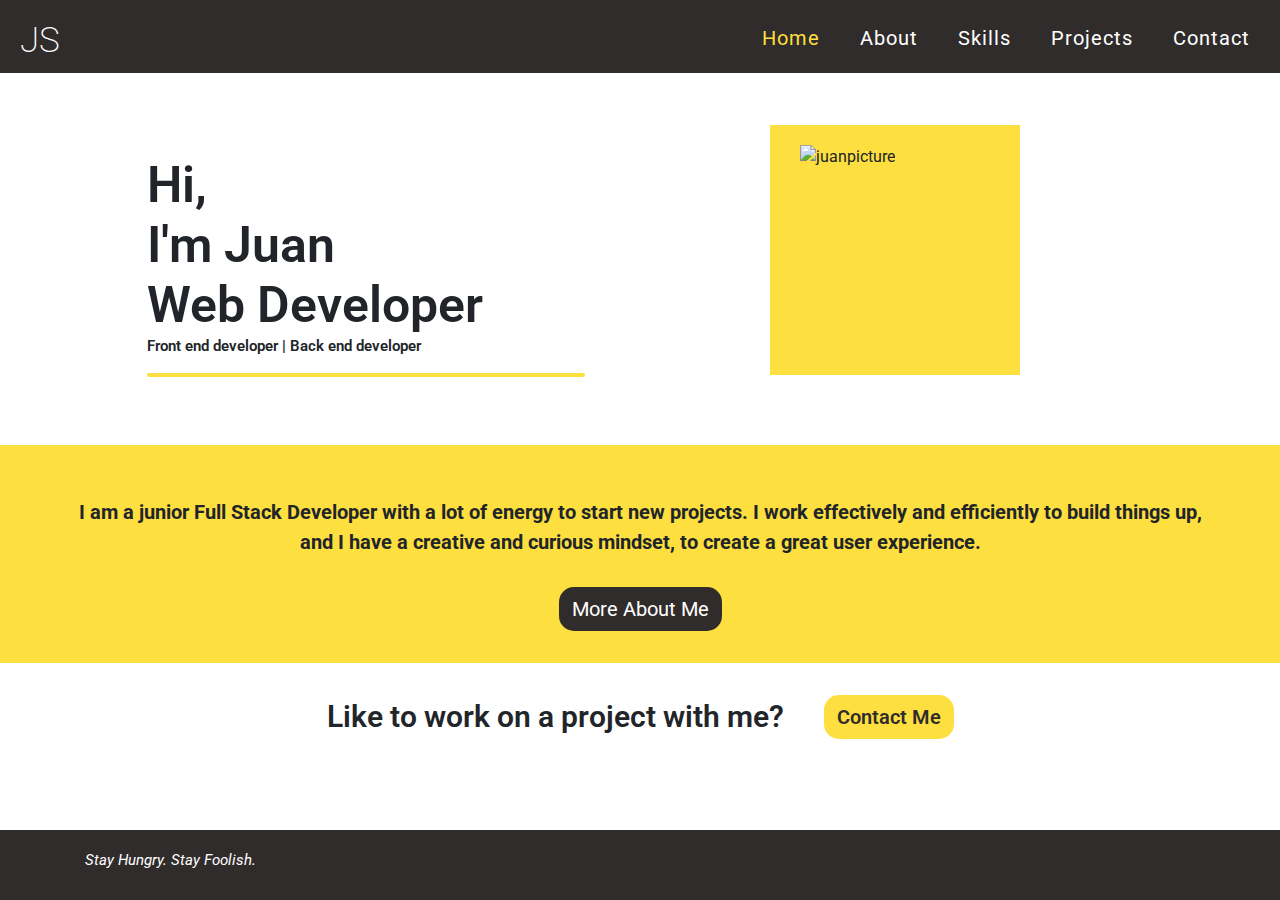
==== index.html @ 5122b9cb "added all features for homepage in index.html" ====
<!DOCTYPE html>
<html lang="en">
  <head>
    <meta charset="UTF-8" />
    <meta name="viewport" content="width=device-width, initial-scale=1.0" />
    <link
      rel="stylesheet"
      href="https://stackpath.bootstrapcdn.com/bootstrap/4.5.2/css/bootstrap.min.css"
      integrity="sha384-JcKb8q3iqJ61gNV9KGb8thSsNjpSL0n8PARn9HuZOnIxN0hoP+VmmDGMN5t9UJ0Z"
      crossorigin="anonymous"
    />
    <link
      rel="stylesheet"
      href="https://use.fontawesome.com/releases/v5.0.10/css/all.css"
      integrity="sha384-+d0P83n9kaQMCwj8F4RJB66tzIwOKmrdb46+porD/OvrJ+37WqIM7UoBtwHO6Nlg"
      crossorigin="anonymous"
    />
    <link rel="stylesheet" href="assets/css/style.css" />
    <title>Juan Stelling| Web Developer</title>
  </head>

  <body>
    <header>
      <!-- Mobile navbar  -->
      <div class="d-md-none d-lg-none d-xl-none">
        <!--Navbar-->
        <nav class="navbar navbar-light lighten-4">
          <!-- Navbar brand -->
          <a class="navbar-brand" href="index.html">JS</a>

          <!-- Collapse button -->
          <button
            class="navbar-toggler toggler-example"
            type="button"
            data-toggle="collapse"
            data-target="#navbarSupportedContent1"
            aria-controls="navbarSupportedContent1"
            aria-expanded="false"
            aria-label="Toggle navigation"
          >
            <span class="dark-blue-text"
              ><i class="fas fa-bars fa-1x"></i
            ></span>
          </button>

          <!-- Collapsible content -->
          <div class="collapse navbar-collapse" id="navbarSupportedContent1">
            <!-- Links -->
            <ul class="navbar-nav mr-auto">
              <li class="nav-item active">
                <a class="nav-link" href="index.html"
                  >Home <span class="sr-only">(current)</span></a
                >
              </li>
              <li class="nav-item">
                <a class="nav-link" href="about.html">About</a>
              </li>
              <li class="nav-item">
                <a class="nav-link" href="skills.html">Skills</a>
              </li>
              <li class="nav-item">
                <a class="nav-link" href="projects.html">Projects</a>
              </li>
              <li class="nav-item">
                <a class="nav-link" href="contact.html">Contact</a>
              </li>
            </ul>
            <!-- Links -->
          </div>
          <!-- Collapsible content -->
        </nav>
        <!--/.Navbar-->
      </div>
      <!-- end Mobile navbar  -->

     <!-- Desktop header -->
 <div class="d-none d-md-block">
 <nav class="navbar bg-color-logo">
 <a class="navbar-brand" href="#">JS</a>
  <ul id="nav" class="menucontainer">
                <li class="menuitem">
                  <a id="yellow-text" href="index.html">
                    <span>Home</span>
                  </a>
                </li>
                <li class="menuitem">
                  <a href="about.html">
                    <span>About</span>
                  </a>
                </li>
                <li class="menuitem">
                  <a href="skills.html">
                    <span>Skills</span>
                  </a>
                </li>
                <li class="menuitem">
                  <a href="projects.html">
                    <span>Projects</span>
                  </a>
                </li>
                <li class="menuitem">
                  <a href="contact.html">
                    <span>Contact</span>
                  </a>
                </li>
              </ul>
 </nav>
 </div>
       <!-- ../Desktop header -->
    </header>

    <section>
     <!-- Intro with picture-->
      <div class="jumbotron jumbotron-fluid bg-color-white my-jumbotron-home">
      <div class="row my-row">
      <div class="col-6 home-col">
      <h2>Hi,</h2>
      <h2>I'm Juan</h2>
      <h2>Web Developer</h2>
      <p>Front end developer | Back end developer</p>
      <hr class="yellow-line-home" />
      </div>
      <div class="d-none d-md-block">
      <div class="col-4">
      <div class="box yellow">
      <div class="box overlay-picture">
      <img src="assets/images/juan.jpg" alt="juanpicture">
      </div>
      </div>
      </div>
      </div>
      </div>
      </div>
      <!--../Intro with picture-->

     <!-- Little introduction about myself-->
      <div class="jumbotron jumbotron-fluid bg-color-yellow my-jumbotron-home">
        <div class="container">
          <div class="row">
            <p class="little-intro">
              I am a junior Full Stack Developer with a lot of energy to start
              new projects. I work effectively and efficiently to build things
              up, and I have a creative and curious mindset, to create a great
              user experience.
            </p>
          </div>
          <div class="row">
            <a class="btn btn-primary button-about" href="about.html" role="button"
              >More About Me</a
            >
          </div>
        </div>
      </div>
      <!--../Little introduction about myself-->

       <!-- CTA for contact-->
      <div class="jumbotron jumbotron-fluid bg-color-white my-jumbotron-home-bottom">
      <div class="row">
        <h2 class="cta-contact">Like to work on a project with me?</h2>
         <a class="btn btn-primary button-contact" href="contact.html" role="button"
              >Contact Me</a>
      </div>
      </div>
      <!-- ../CTA for contact-->
    </section>

    <footer class="footer">
      <div class="container">
        <div class="row">
          <div class="col">
            <span class="quote-footer">Stay Hungry. Stay Foolish.</span>
          </div>
          <div class="col">
            <ul class="social-links">
              <li class="social-logo">
                <a target="_black" href="https://github.com/juanstelling">
                  <i class="fab fa-github-square" aria-hidden="true"></i>
                  <span class="sr-only">Github</span>
                </a>
              </li>
              <li class="social-logo">
                <a
                  target="_black"
                  href="https://www.linkedin.com/in/juan-stelling-80058b92/"
                >
                  <i class="fab fa-linkedin" aria-hidden="true"></i>
                  <span class="sr-only">LinkedIn</span>
                </a>
              </li>
            </ul>
          </div>
        </div>
      </div>
    </footer>

    <script
      src="https://code.jquery.com/jquery-3.5.1.slim.min.js"
      integrity="sha384-DfXdz2htPH0lsSSs5nCTpuj/zy4C+OGpamoFVy38MVBnE+IbbVYUew+OrCXaRkfj"
      crossorigin="anonymous"
    ></script>
    <script
      src="https://cdn.jsdelivr.net/npm/popper.js@1.16.1/dist/umd/popper.min.js"
      integrity="sha384-9/reFTGAW83EW2RDu2S0VKaIzap3H66lZH81PoYlFhbGU+6BZp6G7niu735Sk7lN"
      crossorigin="anonymous"
    ></script>
    <script
      src="https://stackpath.bootstrapcdn.com/bootstrap/4.5.2/js/bootstrap.min.js"
      integrity="sha384-B4gt1jrGC7Jh4AgTPSdUtOBvfO8shuf57BaghqFfPlYxofvL8/KUEfYiJOMMV+rV"
      crossorigin="anonymous"
    ></script>
  </body>
</html>
---- assets/css/style.css ----
@import url('https://fonts.googleapis.com/css2?family=Roboto&display=swap:100, 200, 300, 400, 500, 600, 700');

/*-------------------------------------Colors */

.bg-color-logo {
    background-color: #312C2C;
}

.bg-color-white {
    background-color:#fff;
}

.bg-color-yellow {
    background-color: #fddf3f;
}

/*-------------------------------------Special paddings/margins/text */ 

h2, h3 p {
    font-family: "roboto", sans-serif;
    font-weight: 600;
    margin: 0;  
}

.my-row {
    margin: auto;
    margin-bottom: 20px;
}

.upper-section {
    padding: 1em;
}

.container-1 {
    width: 100%;
    padding-right: 15px;
    padding-left: 15px;
    margin-right: auto;
    margin-left: auto;
    margin-top: 40px;
    margin-bottom: 40px; 
}

/*------------------------------------Yellow Lines */ 


.yellow-line {
    border: 3px solid #fddf3f;
    border-radius: 5px;
    text-align: center;
    width: 25%;
}

.yellow-line-home {
    border: 2px solid #fddf3f;
    border-radius: 5px;
    width: 75%;
    margin-left: 0;

}

.yellow-line-short {
    border: 2px solid #fddf3f;
    border-radius: 5px;
    text-align: center;
    max-width: 20%;
}

.yellow-line-bottom {
    border: 3px solid #fddf3f;
    border-radius: 5px;
    text-align: center;
    width: 25%;
    margin-top: 40px;
    margin-bottom: 40px;
}

/*------------------------------------- Heading */

header {
    margin: auto;
}

.header-space {
    margin-bottom: 30px;
}

.menucontainer {
    font-size: 0;
    margin-right: 20px;
}

.logo {
    font-family: "roboto", sans-serif;
    font-weight: 200;
    font-size: 35px;
    margin-top: 10px;
    margin-bottom: 10px;
    margin-left: 20px;
    color: #fff;
    letter-spacing: 1px;
    float: left;
}

#nav {
    float: right;
}

#nav li {
    padding: 0;
    list-style-type: none;
    float: left;
    margin-top: 10px;
    margin-left: 30px;
    margin-right: 10px;
}

li#home {
    float: left;
}

li#about {
    float: left;
}

.menuitem {
    height: 30px;
    padding: 0;
}

.menuitem a {
    width: 100%;
    text-decoration: none;
    color:#fff;
    height: 30px;
}

.menuitem span{
    display: block;
    width: 100%;
    padding-top: 5px;
    font-size: 20px;
    font-weight: 400;
    letter-spacing: 1px;
}

#yellow-text {
    color: #fddf3f;
}

/*------------------------------------- Heading mobile */

.navbar {
    background-color: #312C2C;
    padding: 0;
    display: flex;
    justify-content: space-between;
}


.navbar-collapse {
    flex-basis: 100%;
    flex-grow: 1;
    align-items: center;
    margin-bottom: 10px;
}

.navbar-brand {
    font-family: "roboto", sans-serif;
    font-weight: 200;
    font-size: 35px;
    margin-top: 10px;
    margin-left: 20px;
    color: #fff;
}

.navbar-brand:hover {
    color: #fff;
}

.navbar-light .navbar-brand {
    color: #fff;
}


.navbar-light .navbar-brand:hover {
    color: #fff; 
    }

.fa-1x {
font-size: 1.5rem;
}

.navbar-toggler.toggler-example {
cursor: pointer;
}

.navbar-light .navbar-toggler {
    color: #fff;
    border-color: #312C2C;
}

.fa-bars:before {
    content: "\f0c9";
    font-size: 40px;
    margin-right: 20px;
}

.navbar-nav {
    margin-left: 20px;
}

.navbar-nav .nav-link {
    padding-right: 30px;
    padding-left: 2px;
}

.navbar-light .navbar-nav .active>.nav-link {
    color: #fff;
    font-family: "roboto", sans-serif;
    font-size: 20px;
    letter-spacing: 1px;
}

.navbar-light .navbar-nav .nav-link {
    color: #fff;
     font-family: "roboto", sans-serif;
    font-size: 20px;
    letter-spacing: 1px;
}

/*------------------------------------- Footer */

html {
  position: relative;
  min-height: 100%;
}

body {
  margin-bottom: 60px; 
}


.footer {
  position: absolute;
  bottom: 0;
  width: 100%;
  height: 70px; 
  line-height: 60px; 
  background-color: #312C2C;
  margin: auto;
  margin-top: 30px;
}

.quote-footer {
    font-family: "roboto", sans-serif;
    font-size: 15px;
    font-style: italic;
    color: #fff;
}

.social-links{
    float: right;

}

.social-links li {
    padding: 0;
    list-style-type: none;
    float: left;
    margin-left: 5px;
    margin-right: 5px;
}

.social-logo {
    width: 32px;
    height: 33px;
    padding: 12px 0;
    font-size: 30px;
}

.social-logo a{
    width: 100%;
    color: #fff;
}

/*------------------------------------- Home */


.my-jumbotron-home {
    padding: 2em 2em;
    margin-bottom: 0;
}

.my-jumbotron-home-bottom {
    padding: 2em 1em;
}

.box {
        width: 250px;
        height: 250px;
        position: absolute;                       
        top: 20px;
        left: 30px;
}

.yellow {
    background: #fddf3f;
    z-index: 1;
}

.overlay-picture {
    z-index: 2;
}

.overlay-picture img {
    width: 250px;
    height: 250px;
}

.home-col {
    margin-left: 100px;
    margin-top: 50px;
}

.home-col h2{
    font-size: 50px;
}

.home-col p {
    font-size: 15px;
    font-weight: 600;
}

.little-intro {
    font-family: "roboto", sans-serif;
    font-size: 20px;
    font-weight: bolder;
    text-align: center;
    margin: auto;
    margin-top: 20px;
    margin-bottom: 30px;
    
}

.button-about {
    color: #fff;
    background-color: #312C2C;
    border-color: transparent;
    margin: auto;
    font-size: 20px;
    border-radius: 15px;
}

.button-about:hover {
    color: #fff;
    background-color:#232020;
    border-color: transparent;
}

.cta-contact {
    font-family: "roboto", sans-serif;
    font-size: 30px;
    font-weight: 600;
    text-align: center;
    margin: auto;
}

.button-contact {
    font-size: 20px;
    font-weight: 600;
    color: #312C2C;
    background-color: #fddf3f;
    border-color: transparent;
    margin: auto;
    border-radius: 15px;
}

.button-contact:hover {
    color: #312C2C;
    background-color: #fddf3f;
    border-color: transparent;
}

@media (min-width: 767px) {
.button-contact {
    margin-left: 20px;
}
.cta-contact {
    margin-right: 20px;
}
}

@media (max-width: 767px) {
  .home-col h2{
    font-size: 30px;
}
.home-col {
    margin-left: 25px;
    margin-top: 50px;
}
  }



/*------------------------------------- about */


.introduction-block{
    border-radius: 0;
}

.title-personal-intro {
    font-family: "roboto", sans-serif;
    font-size: 30px;
    font-weight: bold;
    text-align: center;
    margin-bottom: 30px;
}

.personal-intro {
    font-family: "roboto", sans-serif;
    font-size: 15px;
    font-weight: 700;
    text-align: center;
}

.col-sm-3 .col-md-3 {
    padding: 0;
}

/*------------------------------------- Contact */


.display-3 {
    font-size: 30px;
    font-weight: bold;
    text-align: center;
}

.display-4{
    font-size: 20px;
    font-weight: 600;
}

.contact-intro {
    height: 10px;
    border-radius: 10px;
    padding: 1em 1em;
    margin: auto;
    margin-bottom: 40px;
    margin-top: 30px;
    display: table; 
}

.contact-text {
    font-family: "roboto", sans-serif;
    font-size: 15px;
    text-align: center;
}

#contact-space{
    margin: 20px;
}

/*------------------------------------- Contact Form */

.center-form {
    padding-top: 10px;
    margin: 0 auto;
    max-width: 60%;
}

.form-control{
    background-color:#E3E3E3;
    border-color: transparent;
    padding: 1em 1em;
    margin-top: 5px;
    margin-bottom: 5px;
    margin-left: 3px;
}

.my-form {
    margin-right: 10px;
}

.my-textarea {
    margin-left: 8px;
    margin-right: 1px;
}

.button-position {
    margin: auto;
}

button[type="sumbit"] {
    margin-top: 15px;
    margin-bottom: 20px;
    color: #000;
    background-color: #fddf3f;
    border-color: transparent;
   
}

.white-spacing {
    margin-bottom: 30px;
}

/* in the W3C CSS validator it was a phrase error
.btn-secondary:hover {
    color: #fff;
    background-color: #312C2C;

    */
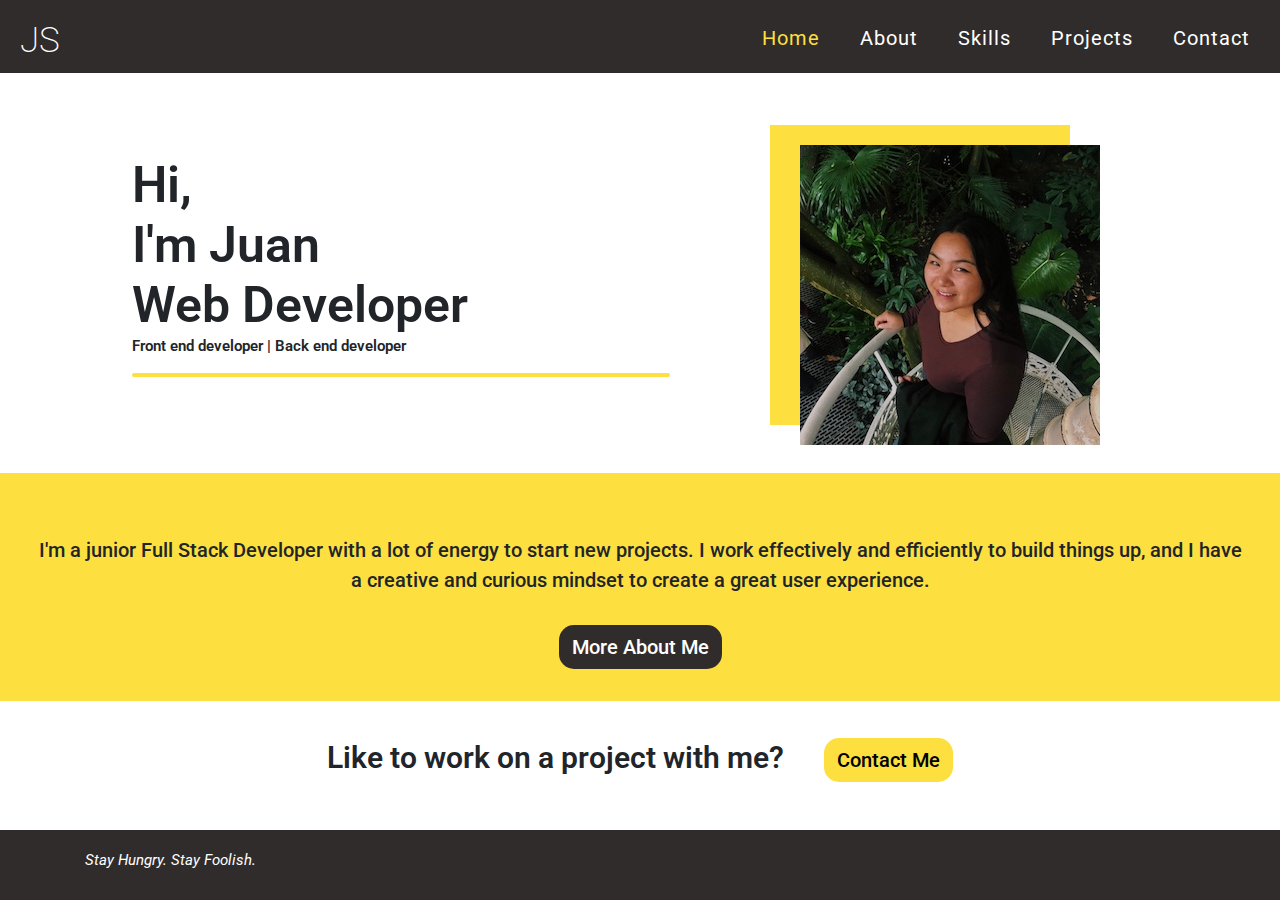
==== commit 200f34f8: "adjust small things for fine tuning for all pages" ====
--- a/index.html
+++ b/index.html
@@ -16,36 +16,27 @@
       crossorigin="anonymous"
     />
     <link rel="stylesheet" href="assets/css/style.css" />
-    <title>Juan Stelling| Web Developer</title>
+    <title>Juan Stelling | Web Developer</title>
   </head>
 
   <body>
     <header>
       <!-- Mobile navbar  -->
       <div class="d-md-none d-lg-none d-xl-none">
-        <!--Navbar-->
         <nav class="navbar navbar-light lighten-4">
-          <!-- Navbar brand -->
           <a class="navbar-brand" href="index.html">JS</a>
-
-          <!-- Collapse button -->
           <button
-            class="navbar-toggler toggler-example"
+            class="navbar-toggler"
             type="button"
             data-toggle="collapse"
-            data-target="#navbarSupportedContent1"
-            aria-controls="navbarSupportedContent1"
+            data-target="#navbarNav"
+            aria-controls="navbarNav"
             aria-expanded="false"
             aria-label="Toggle navigation"
           >
-            <span class="dark-blue-text"
-              ><i class="fas fa-bars fa-1x"></i
-            ></span>
+            <span><i class="fas fa-bars fa-1x"></i></span>
           </button>
-
-          <!-- Collapsible content -->
-          <div class="collapse navbar-collapse" id="navbarSupportedContent1">
-            <!-- Links -->
+          <div class="collapse navbar-collapse" id="navbarNav">
             <ul class="navbar-nav mr-auto">
               <li class="nav-item active">
                 <a class="nav-link" href="index.html"
@@ -65,101 +56,103 @@
                 <a class="nav-link" href="contact.html">Contact</a>
               </li>
             </ul>
-            <!-- Links -->
-          </div>
-          <!-- Collapsible content -->
+          </div>
         </nav>
-        <!--/.Navbar-->
-      </div>
-      <!-- end Mobile navbar  -->
-
-     <!-- Desktop header -->
- <div class="d-none d-md-block">
- <nav class="navbar bg-color-logo">
- <a class="navbar-brand" href="#">JS</a>
-  <ul id="nav" class="menucontainer">
-                <li class="menuitem">
-                  <a id="yellow-text" href="index.html">
-                    <span>Home</span>
-                  </a>
-                </li>
-                <li class="menuitem">
-                  <a href="about.html">
-                    <span>About</span>
-                  </a>
-                </li>
-                <li class="menuitem">
-                  <a href="skills.html">
-                    <span>Skills</span>
-                  </a>
-                </li>
-                <li class="menuitem">
-                  <a href="projects.html">
-                    <span>Projects</span>
-                  </a>
-                </li>
-                <li class="menuitem">
-                  <a href="contact.html">
-                    <span>Contact</span>
-                  </a>
-                </li>
-              </ul>
- </nav>
- </div>
-       <!-- ../Desktop header -->
+      </div>
+      <!--../Mobile navbar  -->
+
+      <!-- Desktop header -->
+      <div class="d-none d-md-block">
+        <nav class="navbar bg-color-logo">
+          <a class="navbar-brand" href="index.html">JS</a>
+          <ul id="nav" class="menucontainer">
+            <li class="menuitem">
+              <a id="yellow-text" href="index.html">
+                <span>Home</span>
+              </a>
+            </li>
+            <li class="menuitem">
+              <a href="about.html">
+                <span>About</span>
+              </a>
+            </li>
+            <li class="menuitem">
+              <a href="skills.html">
+                <span>Skills</span>
+              </a>
+            </li>
+            <li class="menuitem">
+              <a href="projects.html">
+                <span>Projects</span>
+              </a>
+            </li>
+            <li class="menuitem">
+              <a href="contact.html">
+                <span>Contact</span>
+              </a>
+            </li>
+          </ul>
+        </nav>
+      </div>
+      <!-- ../Desktop header -->
     </header>
 
     <section>
-     <!-- Intro with picture-->
-      <div class="jumbotron jumbotron-fluid bg-color-white my-jumbotron-home">
-      <div class="row my-row">
-      <div class="col-6 home-col">
-      <h2>Hi,</h2>
-      <h2>I'm Juan</h2>
-      <h2>Web Developer</h2>
-      <p>Front end developer | Back end developer</p>
-      <hr class="yellow-line-home" />
-      </div>
-      <div class="d-none d-md-block">
-      <div class="col-4">
-      <div class="box yellow">
-      <div class="box overlay-picture">
-      <img src="assets/images/juan.jpg" alt="juanpicture">
-      </div>
-      </div>
-      </div>
-      </div>
-      </div>
+      <!-- Intro with picture-->
+      <div class="container-fluid bg-color-white my-container-home">
+        <div class="row">
+          <div class="col-6 home-col">
+            <h2>Hi,</h2>
+            <h2>I'm Juan</h2>
+            <h2>Web Developer</h2>
+            <p>Front end developer | Back end developer</p>
+            <hr class="yellow-line-home" />
+          </div>
+          <div class="d-none d-md-block">
+            <div class="col-6">
+              <div class="box yellow">
+                <div class="box overlay-picture">
+                  <img src="assets/images/juan.jpg" alt="juanpicture" />
+                </div>
+              </div>
+            </div>
+          </div>
+        </div>
       </div>
       <!--../Intro with picture-->
 
-     <!-- Little introduction about myself-->
-      <div class="jumbotron jumbotron-fluid bg-color-yellow my-jumbotron-home">
-        <div class="container">
-          <div class="row">
-            <p class="little-intro">
-              I am a junior Full Stack Developer with a lot of energy to start
-              new projects. I work effectively and efficiently to build things
-              up, and I have a creative and curious mindset, to create a great
-              user experience.
-            </p>
-          </div>
-          <div class="row">
-            <a class="btn btn-primary button-about" href="about.html" role="button"
-              >More About Me</a
-            >
-          </div>
+      <!-- Little introduction about myself-->
+      <div class="container-fluid bg-color-yellow my-container">
+        <div class="row">
+          <p class="text-center">
+            I'm a junior Full Stack Developer with a lot of energy to start new
+            projects. I work effectively and efficiently to build things up, and
+            I have a creative and curious mindset to create a great user
+            experience.
+          </p>
+        </div>
+        <div class="row">
+          <a
+            class="btn btn-primary button-about"
+            href="about.html"
+            role="button"
+            >More About Me</a
+          >
         </div>
       </div>
       <!--../Little introduction about myself-->
 
-       <!-- CTA for contact-->
-      <div class="jumbotron jumbotron-fluid bg-color-white my-jumbotron-home-bottom">
-      <div class="row">
-        <h2 class="cta-contact">Like to work on a project with me?</h2>
-         <a class="btn btn-primary button-contact" href="contact.html" role="button"
-              >Contact Me</a>
-      </div>
+      <!-- CTA for contact-->
+      <div class="container-fluid bg-color-white my-container">
+        <div class="row">
+          <h2 class="cta-contact text-center">Like to work on a project with me?</h2>
+          <a
+            class="btn btn-primary button-contact"
+            href="contact.html"
+            role="button"
+            >Contact Me</a
+          >
+        </div>
       </div>
       <!-- ../CTA for contact-->
     </section>
@@ -173,20 +166,20 @@
           <div class="col">
             <ul class="social-links">
               <li class="social-logo">
-                <a target="_black" href="https://github.com/juanstelling">
-                  <i class="fab fa-github-square" aria-hidden="true"></i>
-                  <span class="sr-only">Github</span>
-                </a>
-              </li>
-              <li class="social-logo">
                 <a
-                  target="_black"
+                  target="_blank"
                   href="https://www.linkedin.com/in/juan-stelling-80058b92/"
                 >
                   <i class="fab fa-linkedin" aria-hidden="true"></i>
                   <span class="sr-only">LinkedIn</span>
                 </a>
               </li>
+              <li class="social-logo">
+                <a target="_blank" href="https://github.com/juanstelling">
+                  <i class="fab fa-github-square" aria-hidden="true"></i>
+                  <span class="sr-only">Github</span>
+                </a>
+              </li>
             </ul>
           </div>
         </div>
--- a/assets/css/style.css
+++ b/assets/css/style.css
@@ -1,6 +1,6 @@
 @import url('https://fonts.googleapis.com/css2?family=Roboto&display=swap:100, 200, 300, 400, 500, 600, 700');
 
-/*-------------------------------------Colors */
+/* CHECK -------------------------------------Colors */
 
 .bg-color-logo {
     background-color: #312C2C;
@@ -14,35 +14,54 @@
     background-color: #fddf3f;
 }
 
-/*-------------------------------------Special paddings/margins/text */ 
-
-h2, h3 p {
-    font-family: "roboto", sans-serif;
+/* CHECK-------------------------------------Special paddings/margins/text */ 
+
+html {
+  position: relative;
+  min-height: 100%;
+}
+
+body {
+  margin-bottom: 60px; 
+}
+
+h2, h4 p {
+    font-family: "roboto", sans-serif;
+    margin: 0;  
+}
+
+h2{
+    font-size: 30px;
     font-weight: 600;
-    margin: 0;  
-}
-
-.my-row {
-    margin: auto;
-    margin-bottom: 20px;
+}
+
+p {
+    font-size: 20px;
+    font-weight: 500;
+    margin: 30px;
+}
+
+.my-container{
+    border-radius: 0;
+    padding: 2em 1em;
+}
+
+.container-mobile{
+    padding: 0;
 }
 
 .upper-section {
     padding: 1em;
-}
-
-.container-1 {
-    width: 100%;
-    padding-right: 15px;
-    padding-left: 15px;
-    margin-right: auto;
-    margin-left: auto;
-    margin-top: 40px;
-    margin-bottom: 40px; 
-}
-
-/*------------------------------------Yellow Lines */ 
-
+    margin-top: 30px;
+}
+
+.overall-title {
+    font-size: 40px;
+    font-weight: bold;
+    text-align: center;
+}
+
+/* CHECK ------------------------------------Yellow Lines */ 
 
 .yellow-line {
     border: 3px solid #fddf3f;
@@ -54,7 +73,7 @@
 .yellow-line-home {
     border: 2px solid #fddf3f;
     border-radius: 5px;
-    width: 75%;
+    width: 90%;
     margin-left: 0;
 
 }
@@ -75,31 +94,15 @@
     margin-bottom: 40px;
 }
 
-/*------------------------------------- Heading */
+/* CHECK ------------------------------------- Heading */
 
 header {
     margin: auto;
-}
-
-.header-space {
-    margin-bottom: 30px;
 }
 
 .menucontainer {
     font-size: 0;
     margin-right: 20px;
-}
-
-.logo {
-    font-family: "roboto", sans-serif;
-    font-weight: 200;
-    font-size: 35px;
-    margin-top: 10px;
-    margin-bottom: 10px;
-    margin-left: 20px;
-    color: #fff;
-    letter-spacing: 1px;
-    float: left;
 }
 
 #nav {
@@ -148,21 +151,13 @@
     color: #fddf3f;
 }
 
-/*------------------------------------- Heading mobile */
+/* ------------------------------------- Heading mobile */
 
 .navbar {
     background-color: #312C2C;
     padding: 0;
     display: flex;
     justify-content: space-between;
-}
-
-
-.navbar-collapse {
-    flex-basis: 100%;
-    flex-grow: 1;
-    align-items: center;
-    margin-bottom: 10px;
 }
 
 .navbar-brand {
@@ -178,10 +173,9 @@
     color: #fff;
 }
 
-.navbar-light .navbar-brand {
-    color: #fff;
-}
-
+.navbar-light .navbar-brand  {
+    color: #fff;
+}
 
 .navbar-light .navbar-brand:hover {
     color: #fff; 
@@ -191,17 +185,12 @@
 font-size: 1.5rem;
 }
 
-.navbar-toggler.toggler-example {
-cursor: pointer;
-}
-
 .navbar-light .navbar-toggler {
     color: #fff;
     border-color: #312C2C;
 }
 
 .fa-bars:before {
-    content: "\f0c9";
     font-size: 40px;
     margin-right: 20px;
 }
@@ -222,24 +211,28 @@
     letter-spacing: 1px;
 }
 
+.navbar-light .navbar-nav .active>.nav-link:hover {
+    color: #fff;
+    font-family: "roboto", sans-serif;
+    font-size: 20px;
+    letter-spacing: 1px;
+}
+
 .navbar-light .navbar-nav .nav-link {
     color: #fff;
-     font-family: "roboto", sans-serif;
+    font-family: "roboto", sans-serif;
     font-size: 20px;
     letter-spacing: 1px;
 }
 
-/*------------------------------------- Footer */
-
-html {
-  position: relative;
-  min-height: 100%;
-}
-
-body {
-  margin-bottom: 60px; 
-}
-
+.navbar-light .navbar-nav .nav-link:hover{
+    color: #fff;
+    font-family: "roboto", sans-serif;
+    font-size: 20px;
+    letter-spacing: 1px;
+}
+
+/* ------------------------------------- Footer */
 
 .footer {
   position: absolute;
@@ -249,7 +242,6 @@
   line-height: 60px; 
   background-color: #312C2C;
   margin: auto;
-  margin-top: 30px;
 }
 
 .quote-footer {
@@ -261,7 +253,6 @@
 
 .social-links{
     float: right;
-
 }
 
 .social-links li {
@@ -284,21 +275,15 @@
     color: #fff;
 }
 
-/*------------------------------------- Home */
-
-
-.my-jumbotron-home {
-    padding: 2em 2em;
-    margin-bottom: 0;
-}
-
-.my-jumbotron-home-bottom {
-    padding: 2em 1em;
+/* ------------------------------------- Home */
+
+.my-container-home {
+    padding: 32px 32px 80px 32px;
 }
 
 .box {
-        width: 250px;
-        height: 250px;
+        width: 300px;
+        height: 300px;
         position: absolute;                       
         top: 20px;
         left: 30px;
@@ -314,8 +299,8 @@
 }
 
 .overlay-picture img {
-    width: 250px;
-    height: 250px;
+    width: 300px;
+    height: 300px;
 }
 
 .home-col {
@@ -330,70 +315,59 @@
 .home-col p {
     font-size: 15px;
     font-weight: 600;
-}
-
-.little-intro {
-    font-family: "roboto", sans-serif;
-    font-size: 20px;
-    font-weight: bolder;
-    text-align: center;
-    margin: auto;
-    margin-top: 20px;
-    margin-bottom: 30px;
-    
+    margin: 0;
 }
 
 .button-about {
+    font-size: 20px;
+    font-weight: 500;
     color: #fff;
     background-color: #312C2C;
     border-color: transparent;
     margin: auto;
-    font-size: 20px;
     border-radius: 15px;
 }
 
 .button-about:hover {
-    color: #fff;
-    background-color:#232020;
-    border-color: transparent;
+    color: #000;
+    background-color:#fddf3f;
+    border-color: #312C2C;
+    border-width: 2px;
 }
 
 .cta-contact {
-    font-family: "roboto", sans-serif;
-    font-size: 30px;
-    font-weight: 600;
-    text-align: center;
-    margin: auto;
+    margin: auto;  
 }
 
 .button-contact {
     font-size: 20px;
-    font-weight: 600;
-    color: #312C2C;
+    font-weight: 500;
+    color:#000;
     background-color: #fddf3f;
     border-color: transparent;
     margin: auto;
+    margin-top: 5px;
     border-radius: 15px;
 }
 
 .button-contact:hover {
-    color: #312C2C;
-    background-color: #fddf3f;
+    color: #fff;
+    background-color: #312C2C;
     border-color: transparent;
 }
 
 @media (min-width: 767px) {
 .button-contact {
-    margin-left: 20px;
+ margin-left: 20px;
 }
 .cta-contact {
-    margin-right: 20px;
+  margin-right: 20px;  
 }
 }
 
 @media (max-width: 767px) {
   .home-col h2{
-    font-size: 30px;
+    font-size: 40px;
 }
 .home-col {
     margin-left: 25px;
@@ -401,66 +375,78 @@
 }
   }
 
-
-
-/*------------------------------------- about */
-
-
-.introduction-block{
-    border-radius: 0;
-}
-
-.title-personal-intro {
-    font-family: "roboto", sans-serif;
-    font-size: 30px;
-    font-weight: bold;
-    text-align: center;
+/*------------------------------------- Skills */
+
+.my-container-skills{
+    padding: 1em 2em;
+}
+
+.skills-intro{
+    font-weight: 400;
+    padding: 0em 1em;
+}
+
+.skills-intro a{
+    font-weight: 600;
+    color: #312C2C;   
+}
+
+.timeline-item {
+    padding: 4em 2em 0em 2em;
+    position: relative;
+    color: #000;
+    border-left: 2px solid;
+}
+
+.timeline-item h4 {
+    font-size: 20px;
+    font-weight: 500;
+}
+
+.timeline-item p {
+    padding: 0;
+    margin: 0; 
+    font-size: 15px;
+    font-weight: 400; 
+    font-style: italic;
+}
+
+.timeline-item:before {
+    content: attr(data-dates);
+    position: absolute;
+    left: 2.5em;
+    top: 3em;
+    display: block;
+    font-weight: 300;
+    font-size: 0.8em;
+    padding: 0;
+    margin: 0;
+}
+
+.timeline-item:after {
+    width: 12px;
+    height: 12px;
+    display: block;
+    top: 2.4em;
+    position: absolute;
+    left: -6px;
+    border-radius: 12px;
+    content: '';
+    background: #000;
+}
+
+.education-items {
     margin-bottom: 30px;
-}
-
-.personal-intro {
-    font-family: "roboto", sans-serif;
-    font-size: 15px;
-    font-weight: 700;
-    text-align: center;
-}
-
-.col-sm-3 .col-md-3 {
-    padding: 0;
+    margin-left: 40px;
 }
 
 /*------------------------------------- Contact */
 
-
-.display-3 {
-    font-size: 30px;
-    font-weight: bold;
-    text-align: center;
-}
-
-.display-4{
-    font-size: 20px;
-    font-weight: 600;
-}
-
 .contact-intro {
-    height: 10px;
     border-radius: 10px;
-    padding: 1em 1em;
     margin: auto;
     margin-bottom: 40px;
-    margin-top: 30px;
     display: table; 
-}
-
-.contact-text {
-    font-family: "roboto", sans-serif;
-    font-size: 15px;
-    text-align: center;
-}
-
-#contact-space{
-    margin: 20px;
 }
 
 /*------------------------------------- Contact Form */
@@ -471,7 +457,8 @@
     max-width: 60%;
 }
 
-.form-control{
+.form-control {
+    font-size: 20px;
     background-color:#E3E3E3;
     border-color: transparent;
     padding: 1em 1em;
@@ -480,10 +467,6 @@
     margin-left: 3px;
 }
 
-.my-form {
-    margin-right: 10px;
-}
-
 .my-textarea {
     margin-left: 8px;
     margin-right: 1px;
@@ -493,26 +476,32 @@
     margin: auto;
 }
 
-button[type="sumbit"] {
-    margin-top: 15px;
-    margin-bottom: 20px;
+button[type="submit"] {
+    font-size: 20px;
+    font-weight: 500;
     color: #000;
     background-color: #fddf3f;
     border-color: transparent;
-   
+    margin-top: 15px;
+    margin-bottom: 20px;
+    border-radius: 10px;
+    padding: 5px 10px;
+}
+
+button[type="submit"]:hover {
+    color: #fff;
+    background-color: #312C2C;
 }
 
 .white-spacing {
     margin-bottom: 30px;
 }
 
-/* in the W3C CSS validator it was a phrase error
-.btn-secondary:hover {
-    color: #fff;
-    background-color: #312C2C;
-
-    */
-
-
-
-
+
+
+
+
+
+
+
+
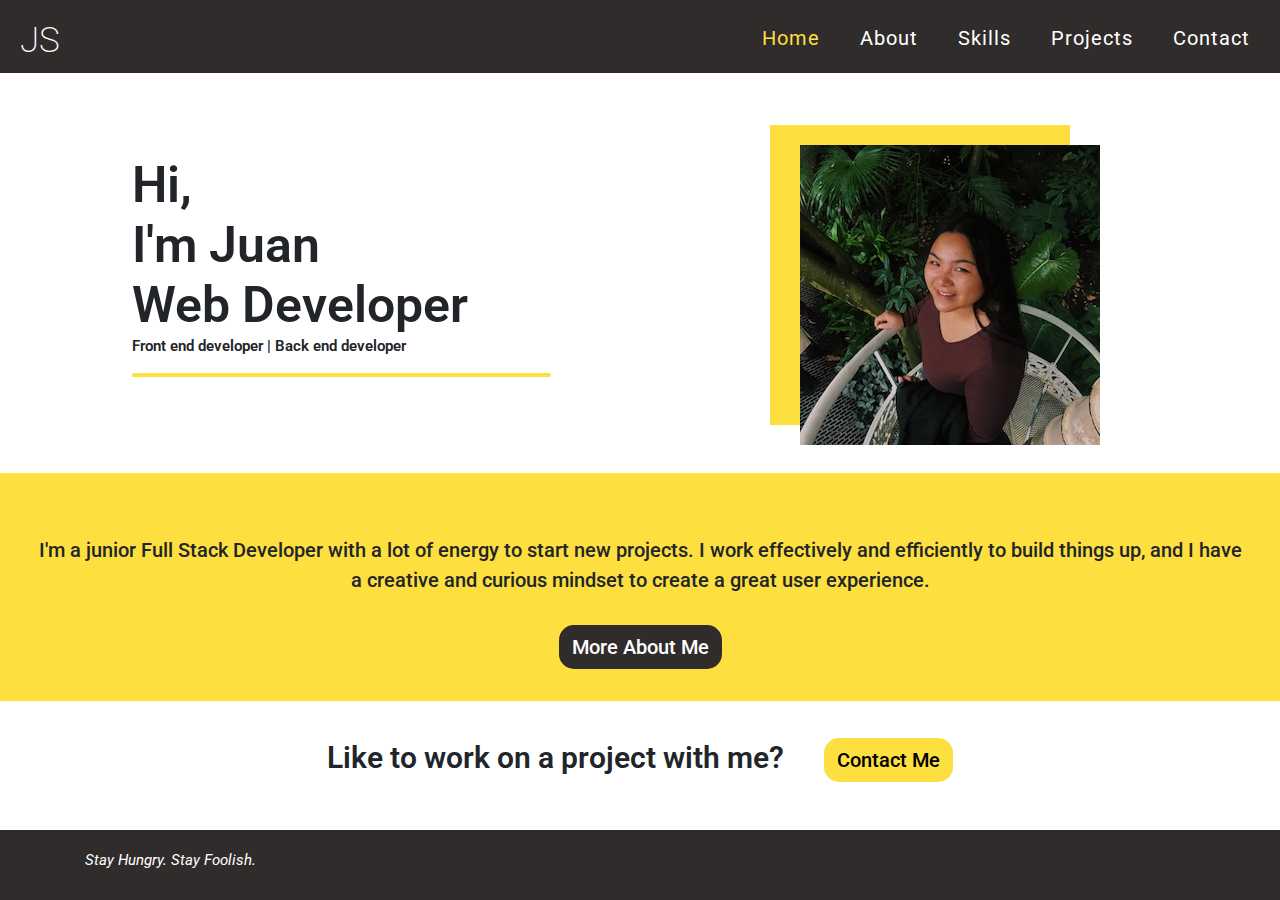
==== commit d8345335: "fixed footer to responsive on all pages" ====
--- a/index.html
+++ b/index.html
@@ -160,10 +160,10 @@
     <footer class="footer">
       <div class="container">
         <div class="row">
-          <div class="col">
+          <div class="col my-col">
             <span class="quote-footer">Stay Hungry. Stay Foolish.</span>
           </div>
-          <div class="col">
+          <div class="col my-col">
             <ul class="social-links">
               <li class="social-logo">
                 <a
--- a/assets/css/style.css
+++ b/assets/css/style.css
@@ -1,6 +1,6 @@
 @import url('https://fonts.googleapis.com/css2?family=Roboto&display=swap:100, 200, 300, 400, 500, 600, 700');
 
-/* CHECK -------------------------------------Colors */
+/*-------------------------------------Colors */
 
 .bg-color-logo {
     background-color: #312C2C;
@@ -14,7 +14,7 @@
     background-color: #fddf3f;
 }
 
-/* CHECK-------------------------------------Special paddings/margins/text */ 
+/*-------------------------------------Special paddings/margins/text */ 
 
 html {
   position: relative;
@@ -61,7 +61,7 @@
     text-align: center;
 }
 
-/* CHECK ------------------------------------Yellow Lines */ 
+/*------------------------------------Yellow Lines */ 
 
 .yellow-line {
     border: 3px solid #fddf3f;
@@ -73,7 +73,7 @@
 .yellow-line-home {
     border: 2px solid #fddf3f;
     border-radius: 5px;
-    width: 90%;
+    width: 70%;
     margin-left: 0;
 
 }
@@ -94,7 +94,7 @@
     margin-bottom: 40px;
 }
 
-/* CHECK ------------------------------------- Heading */
+/*------------------------------------- Heading */
 
 header {
     margin: auto;
@@ -282,11 +282,11 @@
 }
 
 .box {
-        width: 300px;
-        height: 300px;
-        position: absolute;                       
-        top: 20px;
-        left: 30px;
+    width: 300px;
+    height: 300px;
+    position: absolute;                       
+    top: 20px;
+    left: 30px;
 }
 
 .yellow {
@@ -355,25 +355,6 @@
     background-color: #312C2C;
     border-color: transparent;
 }
-
-@media (min-width: 767px) {
-.button-contact {
- margin-left: 20px;
-}
-.cta-contact {
-  margin-right: 20px;  
-}
-}
-
-@media (max-width: 767px) {
-  .home-col h2{
-    font-size: 40px;
-}
-.home-col {
-    margin-left: 25px;
-    margin-top: 50px;
-}
-  }
 
 /*------------------------------------- Skills */
 
@@ -439,6 +420,77 @@
     margin-bottom: 30px;
     margin-left: 40px;
 }
+/*------------------------------------- Projects */
+
+.projects-intro {
+    border-radius: 10px;
+    margin: auto;
+    margin-top: 20px;
+    margin-bottom: 60px;
+    display: table; 
+}
+
+.projects-intro p {
+    font-weight: 400;
+    margin-top: 10px;
+    margin-bottom: 10px;
+}
+
+.my-row-projects {
+    margin-bottom: 30px;
+    margin-top: 30px;
+}
+
+.hvrbox,
+.hvrbox * {
+	box-sizing: border-box;
+}
+.hvrbox {
+	position: relative;
+	display: inline-block;
+	overflow: hidden;
+	max-width: 100%;
+	height: auto;
+}
+.hvrbox img {
+	max-width: 100%;
+    border-radius: 10px;
+}
+.hvrbox .hvrbox-layer_bottom {
+	display: block;
+}
+.hvrbox .hvrbox-layer_top {
+	opacity: 0;
+	position: absolute;
+    border-radius: 10px;
+	top: 0;
+	left: 0;
+	right: 0;
+	bottom: 0;
+	width: 100%;
+	height: 100%;
+	background: #fddf3f;
+	color: #000;
+	padding: 15px;
+	-moz-transition: all 0.4s ease-in-out 0s;
+	-webkit-transition: all 0.4s ease-in-out 0s;
+	-ms-transition: all 0.4s ease-in-out 0s;
+	transition: all 0.4s ease-in-out 0s;
+}
+.hvrbox:hover .hvrbox-layer_top,
+.hvrbox.active .hvrbox-layer_top {
+	opacity: 1;
+}
+
+.hvrbox-layer_top p {
+    font-size: 13px;
+    margin: 0;
+    margin-bottom: 10px;
+    display: inline-block;
+	position: absolute;
+	top: 50%;
+	left: 50%;
+}
 
 /*------------------------------------- Contact */
 
@@ -448,8 +500,6 @@
     margin-bottom: 40px;
     display: table; 
 }
-
-/*------------------------------------- Contact Form */
 
 .center-form {
     padding-top: 10px;
@@ -497,11 +547,46 @@
     margin-bottom: 30px;
 }
 
-
-
-
-
-
-
-
-
+/*------------------------------------- @media */
+
+@media (min-width: 800px) {
+    .button-contact {
+        margin-left: 20px;
+    }
+    .cta-contact {
+        margin-right: 20px;  
+    }
+}
+
+@media (max-width: 799px) {
+    .home-col h2{
+        font-size: 40px;
+    }
+    .home-col {
+        margin-left: 25px;
+        margin-top: 50px;
+    }
+    .my-row-projects {
+     margin: auto;
+    }
+    .my-col-projects {
+        padding-bottom: 20px;
+        text-align: center;
+    }
+  }
+
+@media (max-width: 400px) {
+    .my-col {
+        position: absolute;
+    }
+}
+
+
+
+
+
+
+
+
+
+
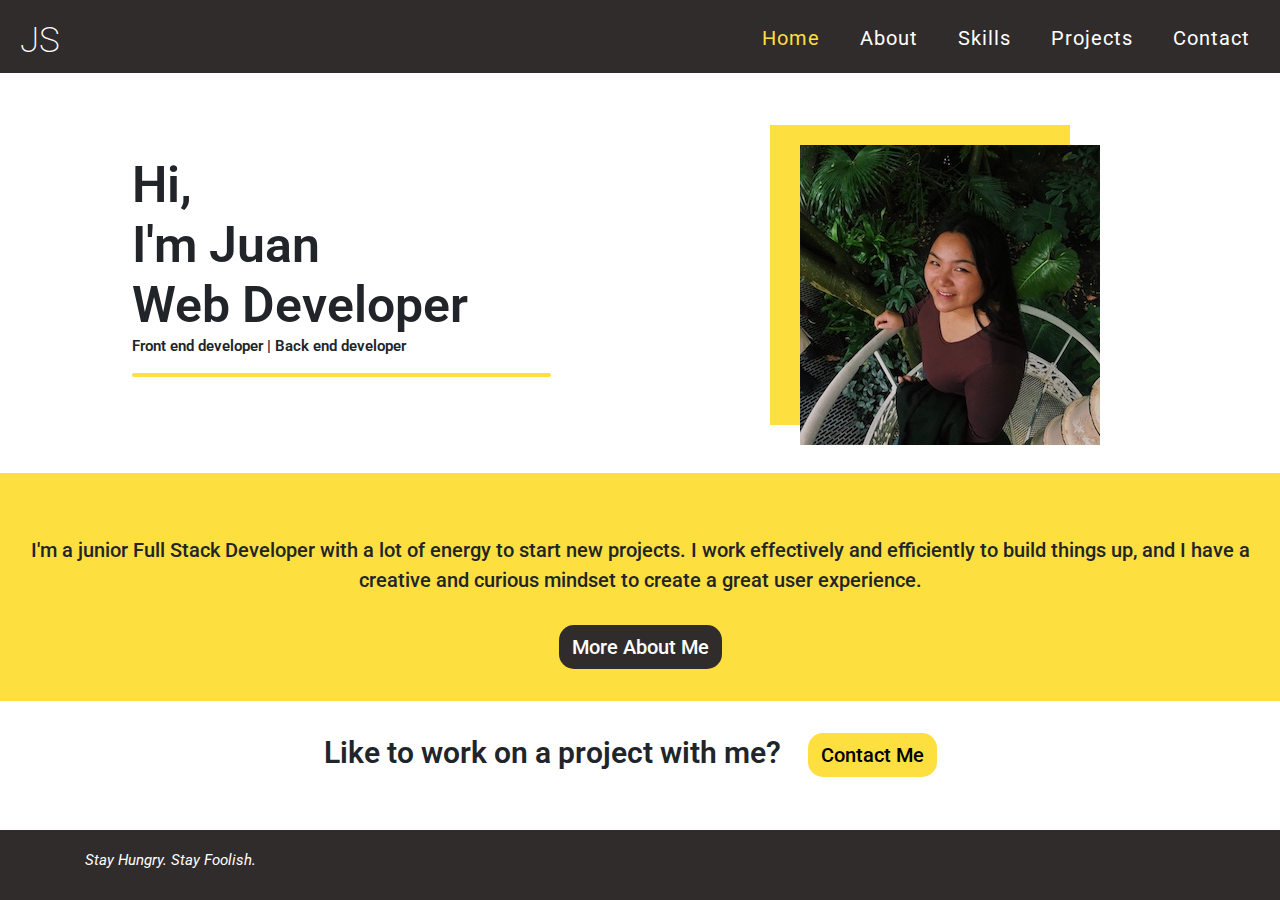
==== commit 60c016ad: "adjust responsiveness to index.html" ====
--- a/index.html
+++ b/index.html
@@ -23,7 +23,7 @@
     <header>
       <!-- Mobile navbar  -->
       <div class="d-md-none d-lg-none d-xl-none">
-        <nav class="navbar navbar-light lighten-4">
+        <nav class="navbar navbar-light lighten-4 fixed-top">
           <a class="navbar-brand" href="index.html">JS</a>
           <button
             class="navbar-toggler"
@@ -121,38 +121,32 @@
       </div>
       <!--../Intro with picture-->
 
-      <!-- Little introduction about myself-->
+       <!-- Little introduction about myself-->
       <div class="container-fluid bg-color-yellow my-container">
-        <div class="row">
-          <p class="text-center">
+      <div class="text-center">
+          <p>
             I'm a junior Full Stack Developer with a lot of energy to start new
             projects. I work effectively and efficiently to build things up, and
             I have a creative and curious mindset to create a great user
             experience.
           </p>
-        </div>
-        <div class="row">
           <a
             class="btn btn-primary button-about"
             href="about.html"
             role="button"
             >More About Me</a
           >
-        </div>
+          </div>
       </div>
       <!--../Little introduction about myself-->
 
-      <!-- CTA for contact-->
-      <div class="container-fluid bg-color-white my-container">
-        <div class="row">
-          <h2 class="cta-contact text-center">Like to work on a project with me?</h2>
-          <a
+     <!-- CTA for contact-->
+      <div class="container bg-color-white my-container">
+          <h2 class="cta-contact text-center">Like to work on a project with me? <a
             class="btn btn-primary button-contact"
             href="contact.html"
             role="button"
-            >Contact Me</a
-          >
-        </div>
+            >Contact Me</a></h2>
       </div>
       <!-- ../CTA for contact-->
     </section>
--- a/assets/css/style.css
+++ b/assets/css/style.css
@@ -43,7 +43,7 @@
 
 .my-container{
     border-radius: 0;
-    padding: 2em 1em;
+    padding: 2em 0em;
 }
 
 .container-mobile{
@@ -346,7 +346,6 @@
     background-color: #fddf3f;
     border-color: transparent;
     margin: auto;
-    margin-top: 5px;
     border-radius: 15px;
 }
 
@@ -358,13 +357,17 @@
 
 /*------------------------------------- Skills */
 
-.my-container-skills{
+.my-container-skills  {
     padding: 1em 2em;
+}
+
+.my-container-education {
+    padding: 1em 3em;
 }
 
 .skills-intro{
     font-weight: 400;
-    padding: 0em 1em;
+    padding: 0;
 }
 
 .skills-intro a{
@@ -483,13 +486,16 @@
 }
 
 .hvrbox-layer_top p {
-    font-size: 13px;
-    margin: 0;
+    font-size: 15px;
+    margin: 10px;
     margin-bottom: 10px;
     display: inline-block;
-	position: absolute;
-	top: 50%;
-	left: 50%;
+}
+
+.hvrbox-layer_top a {
+    color: #000;
+    font-size: 13px;
+    font-weight: bold;
 }
 
 /*------------------------------------- Contact */
@@ -508,13 +514,14 @@
 }
 
 .form-control {
-    font-size: 20px;
+    font-size: 25px;
     background-color:#E3E3E3;
     border-color: transparent;
     padding: 1em 1em;
     margin-top: 5px;
     margin-bottom: 5px;
     margin-left: 3px;
+    margin-right: 5px;
 }
 
 .my-textarea {
@@ -547,7 +554,7 @@
     margin-bottom: 30px;
 }
 
-/*------------------------------------- @media */
+/*------------------------------------- MEDIA QUERIES  */
 
 @media (min-width: 800px) {
     .button-contact {
@@ -559,34 +566,97 @@
 }
 
 @media (max-width: 799px) {
-    .home-col h2{
-        font-size: 40px;
+    .my-container-home {
+        padding-top: 60px;
+        padding-bottom: 20px;
+    }
+    .home-col h2 {
+        font-size: 20px;
+    }
+    .home-col p {
+        font-size: 15px;
     }
     .home-col {
         margin-left: 25px;
         margin-top: 50px;
     }
     .my-row-projects {
-     margin: auto;
+        margin: auto;
     }
     .my-col-projects {
         padding-bottom: 20px;
         text-align: center;
     }
-  }
+    .my-container-education {
+        padding: 1em 2em;
+    }
+    .my-row-contact {
+        padding: 0;
+        margin: 0;
+    }
+}
+
+/*------------------------------------- MEDIA QUERIES | for iPhone 6/7/8 plus   */
+
+@media (max-width: 500px) {
+     .cta-contact {
+        font-size: 25px;
+    }
+    .button-contact{
+        font-size: 20px;
+        margin-top: 10px;
+    }
+    .upper-section {
+        padding: 1em;
+        padding-top: 100px;
+    }
+    .hvrbox-layer_top p {
+        font-size: 20px;
+    } 
+    .hvrbox-layer_top a {
+        font-size: 20px;
+    }
+}
+
+/*------------------------------------- MEDIA QUERIES | for galaxy5/iphone 5/se/6/7/8/x  */
 
 @media (max-width: 400px) {
+     .cta-contact {
+        font-size: 20px;
+    }
+    .button-contact{
+        font-size: 15px;
+        margin-top: 10px;
+    }
     .my-col {
         position: absolute;
     }
-}
-
-
-
-
-
-
-
-
-
-
+    .skills-intro {
+        margin: 10px;
+    }
+    .my-container-skills {
+        padding: 0em 1.5em;
+    }
+    .timeline-item h4 {
+        font-size: 15px;
+    }
+    .timeline-item p {
+        font-size: 10px;
+    } 
+    .hvrbox-layer_top p {
+        font-size: 17px;
+    } 
+    .hvrbox-layer_top a {
+        font-size: 17px;
+    }
+}
+
+
+
+
+
+
+
+
+
+
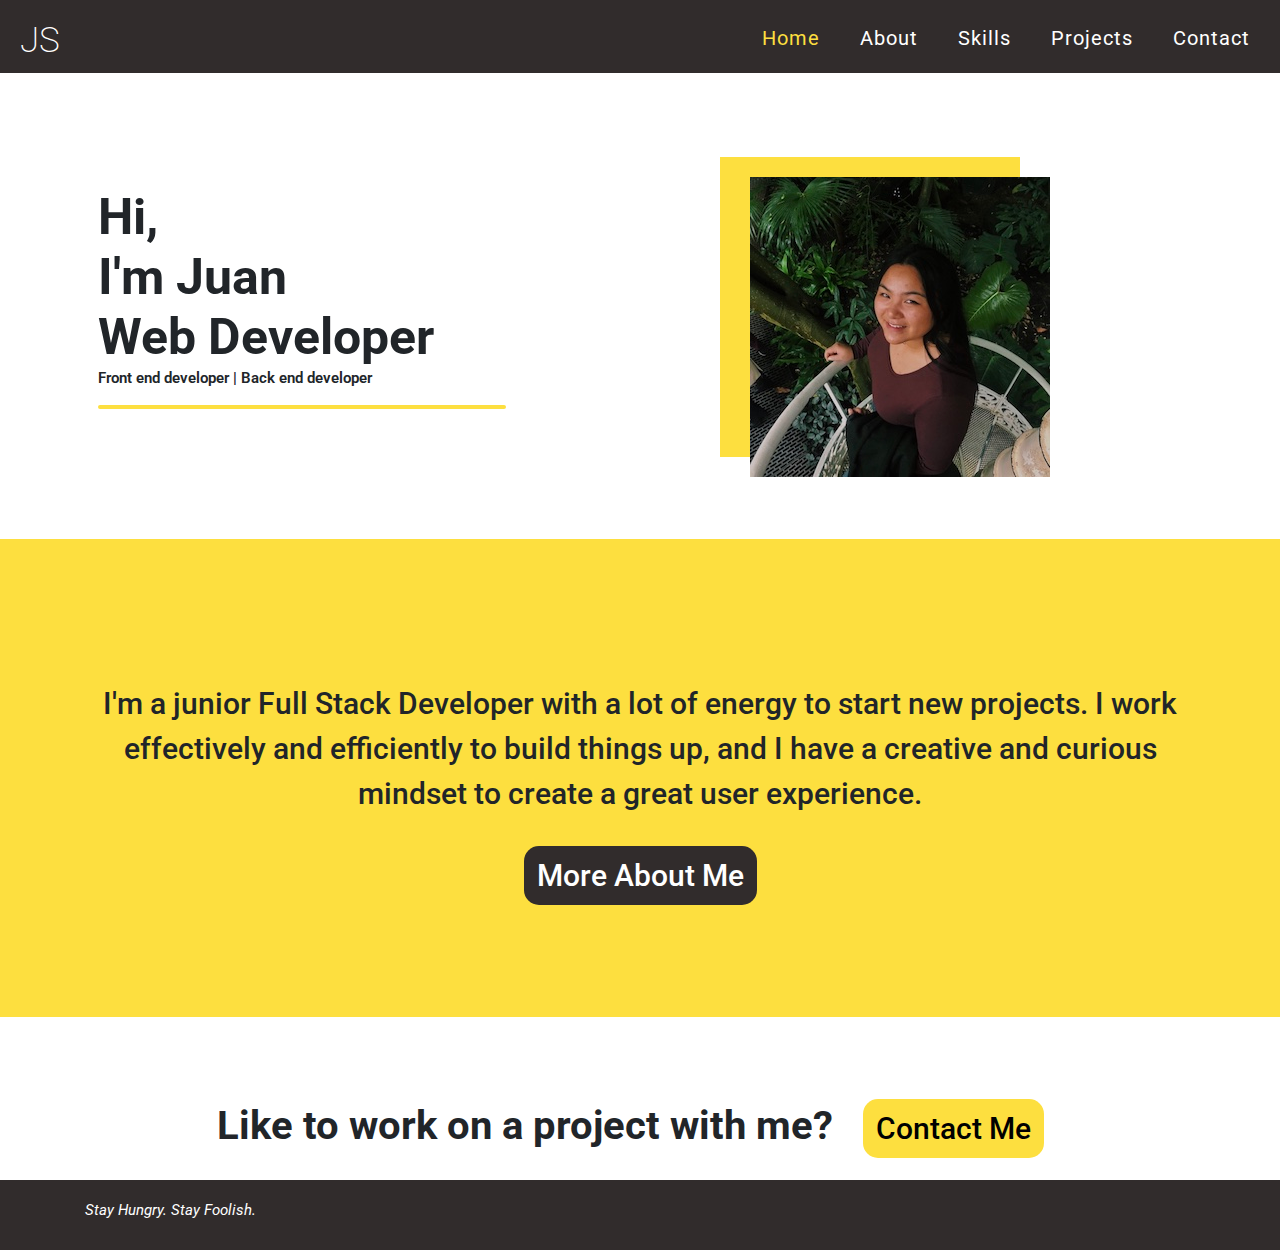
==== commit db93791a: "adjust mobile version index.html" ====
--- a/index.html
+++ b/index.html
@@ -1,22 +1,13 @@
 <!DOCTYPE html>
 <html lang="en">
   <head>
-    <meta charset="UTF-8" />
-    <meta name="viewport" content="width=device-width, initial-scale=1.0" />
-    <link
-      rel="stylesheet"
-      href="https://stackpath.bootstrapcdn.com/bootstrap/4.5.2/css/bootstrap.min.css"
-      integrity="sha384-JcKb8q3iqJ61gNV9KGb8thSsNjpSL0n8PARn9HuZOnIxN0hoP+VmmDGMN5t9UJ0Z"
-      crossorigin="anonymous"
-    />
-    <link
-      rel="stylesheet"
-      href="https://use.fontawesome.com/releases/v5.0.10/css/all.css"
-      integrity="sha384-+d0P83n9kaQMCwj8F4RJB66tzIwOKmrdb46+porD/OvrJ+37WqIM7UoBtwHO6Nlg"
-      crossorigin="anonymous"
-    />
-    <link rel="stylesheet" href="assets/css/style.css" />
+    <meta charset="UTF-8"/>
+    <meta name="viewport" content="width=device-width, initial-scale=1.0"/>
+    <link rel="stylesheet" href="https://stackpath.bootstrapcdn.com/bootstrap/4.5.2/css/bootstrap.min.css" integrity="sha384-JcKb8q3iqJ61gNV9KGb8thSsNjpSL0n8PARn9HuZOnIxN0hoP+VmmDGMN5t9UJ0Z" crossorigin="anonymous"/>
+    <link rel="stylesheet" href="https://use.fontawesome.com/releases/v5.0.10/css/all.css" integrity="sha384-+d0P83n9kaQMCwj8F4RJB66tzIwOKmrdb46+porD/OvrJ+37WqIM7UoBtwHO6Nlg" crossorigin="anonymous"/>
+    <link rel="stylesheet" href="assets/css/style.css"/>
     <title>Juan Stelling | Web Developer</title>
+    <link rel="shortcut icon" type="image/png" href="assets/images/logo/logo-js.png">
   </head>
 
   <body>
@@ -25,37 +16,27 @@
       <div class="d-md-none d-lg-none d-xl-none">
         <nav class="navbar navbar-light lighten-4 fixed-top">
           <a class="navbar-brand" href="index.html">JS</a>
-          <button
-            class="navbar-toggler"
-            type="button"
-            data-toggle="collapse"
-            data-target="#navbarNav"
-            aria-controls="navbarNav"
-            aria-expanded="false"
-            aria-label="Toggle navigation"
-          >
-            <span><i class="fas fa-bars fa-1x"></i></span>
+          <button class="navbar-toggler" type="button" data-toggle="collapse" data-target="#navbarNav" aria-controls="navbarNav" aria-expanded="false" aria-label="Toggle navigation">
+                <span><i class="fas fa-bars fa-1x"></i></span>
           </button>
           <div class="collapse navbar-collapse" id="navbarNav">
-            <ul class="navbar-nav mr-auto">
-              <li class="nav-item active">
-                <a class="nav-link" href="index.html"
-                  >Home <span class="sr-only">(current)</span></a
-                >
-              </li>
-              <li class="nav-item">
-                <a class="nav-link" href="about.html">About</a>
-              </li>
-              <li class="nav-item">
-                <a class="nav-link" href="skills.html">Skills</a>
-              </li>
-              <li class="nav-item">
-                <a class="nav-link" href="projects.html">Projects</a>
-              </li>
-              <li class="nav-item">
-                <a class="nav-link" href="contact.html">Contact</a>
-              </li>
-            </ul>
+                <ul class="navbar-nav mr-auto">
+                    <li class="nav-item active">
+                        <a class="nav-link" href="index.html">Home <span class="sr-only">(current)</span></a>
+                    </li>
+                    <li class="nav-item">
+                        <a class="nav-link" href="about.html">About</a>
+                    </li>
+                    <li class="nav-item">
+                        <a class="nav-link" href="skills.html">Skills</a>
+                    </li>
+                    <li class="nav-item">
+                        <a class="nav-link" href="projects.html">Projects</a>
+                    </li>
+                    <li class="nav-item">
+                        <a class="nav-link" href="contact.html">Contact</a>
+                    </li>
+                </ul>
           </div>
         </nav>
       </div>
@@ -66,31 +47,21 @@
         <nav class="navbar bg-color-logo">
           <a class="navbar-brand" href="index.html">JS</a>
           <ul id="nav" class="menucontainer">
-            <li class="menuitem">
-              <a id="yellow-text" href="index.html">
-                <span>Home</span>
-              </a>
-            </li>
-            <li class="menuitem">
-              <a href="about.html">
-                <span>About</span>
-              </a>
-            </li>
-            <li class="menuitem">
-              <a href="skills.html">
-                <span>Skills</span>
-              </a>
-            </li>
-            <li class="menuitem">
-              <a href="projects.html">
-                <span>Projects</span>
-              </a>
-            </li>
-            <li class="menuitem">
-              <a href="contact.html">
-                <span>Contact</span>
-              </a>
-            </li>
+                <li class="menuitem">
+                    <a id="yellow-text" href="index.html"><span>Home</span></a>
+                </li>
+                <li class="menuitem">
+                    <a href="about.html"><span>About</span></a>
+                 </li>
+                <li class="menuitem">
+                    <a href="skills.html"><span>Skills</span></a>
+                </li>
+                <li class="menuitem">
+                    <a href="projects.html"><span>Projects</span></a>
+                 </li>
+                <li class="menuitem">
+                    <a href="contact.html"><span>Contact</span></a>
+                </li>
           </ul>
         </nav>
       </div>
@@ -98,102 +69,93 @@
     </header>
 
     <section>
-      <!-- Intro with picture-->
-      <div class="container-fluid bg-color-white my-container-home">
-        <div class="row">
-          <div class="col-6 home-col">
-            <h2>Hi,</h2>
-            <h2>I'm Juan</h2>
-            <h2>Web Developer</h2>
-            <p>Front end developer | Back end developer</p>
-            <hr class="yellow-line-home" />
-          </div>
-          <div class="d-none d-md-block">
-            <div class="col-6">
-              <div class="box yellow">
-                <div class="box overlay-picture">
-                  <img src="assets/images/juan.jpg" alt="juanpicture" />
+        <!--Intro picture mobile-->
+        <div class="d-md-none d-lg-none d-xl-none">
+            <div class="container">
+                <div class="row my-row-mobile">
+                    <h2>Hi, I'm Juan</h2>
+                    <hr class="yellow-line-home"/>
                 </div>
-              </div>
             </div>
-          </div>
         </div>
-      </div>
-      <!--../Intro with picture-->
+      <!--../Intro picture mobile-->
 
-       <!-- Little introduction about myself-->
-      <div class="container-fluid bg-color-yellow my-container">
-      <div class="text-center">
-          <p>
-            I'm a junior Full Stack Developer with a lot of energy to start new
-            projects. I work effectively and efficiently to build things up, and
-            I have a creative and curious mindset to create a great user
-            experience.
-          </p>
-          <a
-            class="btn btn-primary button-about"
-            href="about.html"
-            role="button"
-            >More About Me</a
-          >
-          </div>
+      <!--Intro with picture desktop-->
+      <div class="d-none d-md-block">
+            <div class="container-fluid bg-color-white my-container-home">
+                <div class="row">
+                    <div class="col-6 home-col">
+                        <h2>Hi,</h2>
+                        <h2>I'm Juan</h2>
+                        <h2>Web Developer</h2>
+                        <p>Front end developer | Back end developer</p>
+                        <hr class="yellow-line-home" />
+                    </div>
+                    <div class="d-none d-md-block">
+                        <div class="col-6">
+                            <div class="box yellow">
+                                <div class="box overlay-picture">
+                                    <img src="assets/images/juan.jpg" alt="juanpicture" />
+                                </div>
+                            </div>
+                        </div>
+                    </div>
+                </div>
+            </div>
+        </div>
+      <!--../Intro with picture desktop-->
+
+       <!--Little introduction about myself-->
+      <div class="container-fluid bg-color-yellow my-container-home-2">
+            <div class="text-center">
+                <p>
+                    I'm a junior Full Stack Developer with a lot of energy to start new
+                    projects. I work effectively and efficiently to build things up, and
+                    I have a creative and curious mindset to create a great user experience.
+                </p>
+                <a class="btn btn-primary button-about" href="about.html" role="button">More About Me</a>
+         </div>
       </div>
       <!--../Little introduction about myself-->
 
-     <!-- CTA for contact-->
-      <div class="container bg-color-white my-container">
-          <h2 class="cta-contact text-center">Like to work on a project with me? <a
-            class="btn btn-primary button-contact"
-            href="contact.html"
-            role="button"
-            >Contact Me</a></h2>
+     <!--CTA for contact-->
+      <div class="container bg-color-white my-container my-container-home-3">
+            <h2 class="cta-contact text-center">Like to work on a project with me? 
+            <a class="btn btn-primary button-contact" href="contact.html" role="button">Contact Me</a>
+          </h2>
       </div>
-      <!-- ../CTA for contact-->
+      <!--../CTA for contact-->
     </section>
 
     <footer class="footer">
       <div class="container">
         <div class="row">
-          <div class="col my-col">
-            <span class="quote-footer">Stay Hungry. Stay Foolish.</span>
-          </div>
-          <div class="col my-col">
-            <ul class="social-links">
-              <li class="social-logo">
-                <a
-                  target="_blank"
-                  href="https://www.linkedin.com/in/juan-stelling-80058b92/"
-                >
-                  <i class="fab fa-linkedin" aria-hidden="true"></i>
-                  <span class="sr-only">LinkedIn</span>
-                </a>
-              </li>
-              <li class="social-logo">
-                <a target="_blank" href="https://github.com/juanstelling">
-                  <i class="fab fa-github-square" aria-hidden="true"></i>
-                  <span class="sr-only">Github</span>
-                </a>
-              </li>
-            </ul>
-          </div>
+            <div class="col my-col">
+                <span class="quote-footer">Stay Hungry. Stay Foolish.</span>
+            </div>
+            <div class="col my-col">
+                <ul class="social-links">
+                    <li class="social-logo">
+                        <a target="_blank" href="https://www.linkedin.com/in/juan-stelling-80058b92/">
+                            <i class="fab fa-linkedin" aria-hidden="true"></i>
+                            <span class="sr-only">LinkedIn</span>
+                        </a>
+                    </li>
+                    <li class="social-logo">
+                        <a target="_blank" href="https://github.com/juanstelling">
+                            <i class="fab fa-github-square" aria-hidden="true"></i>
+                            <span class="sr-only">Github</span>
+                        </a>
+                    </li>
+                </ul>
+            </div>
         </div>
       </div>
     </footer>
 
-    <script
-      src="https://code.jquery.com/jquery-3.5.1.slim.min.js"
-      integrity="sha384-DfXdz2htPH0lsSSs5nCTpuj/zy4C+OGpamoFVy38MVBnE+IbbVYUew+OrCXaRkfj"
-      crossorigin="anonymous"
-    ></script>
-    <script
-      src="https://cdn.jsdelivr.net/npm/popper.js@1.16.1/dist/umd/popper.min.js"
-      integrity="sha384-9/reFTGAW83EW2RDu2S0VKaIzap3H66lZH81PoYlFhbGU+6BZp6G7niu735Sk7lN"
-      crossorigin="anonymous"
-    ></script>
-    <script
-      src="https://stackpath.bootstrapcdn.com/bootstrap/4.5.2/js/bootstrap.min.js"
-      integrity="sha384-B4gt1jrGC7Jh4AgTPSdUtOBvfO8shuf57BaghqFfPlYxofvL8/KUEfYiJOMMV+rV"
-      crossorigin="anonymous"
-    ></script>
+        <script src="https://code.jquery.com/jquery-3.5.1.slim.min.js" integrity="sha384-DfXdz2htPH0lsSSs5nCTpuj/zy4C+OGpamoFVy38MVBnE+IbbVYUew+OrCXaRkfj" crossorigin="anonymous"></script>
+        <script src="https://cdn.jsdelivr.net/npm/popper.js@1.16.1/dist/umd/popper.min.js" integrity="sha384-9/reFTGAW83EW2RDu2S0VKaIzap3H66lZH81PoYlFhbGU+6BZp6G7niu735Sk7lN" crossorigin="anonymous"></script>
+        <script src="https://stackpath.bootstrapcdn.com/bootstrap/4.5.2/js/bootstrap.min.js" integrity="sha384-B4gt1jrGC7Jh4AgTPSdUtOBvfO8shuf57BaghqFfPlYxofvL8/KUEfYiJOMMV+rV" crossorigin="anonymous"></script>
+
   </body>
 </html>
--- a/assets/css/style.css
+++ b/assets/css/style.css
@@ -1,3 +1,11 @@
+ /*
+* Prefixed by https://autoprefixer.github.io
+* PostCSS: v7.0.29,
+* Autoprefixer: v9.7.6
+* Browsers: last 4 version
+*/
+
+
 @import url('https://fonts.googleapis.com/css2?family=Roboto&display=swap:100, 200, 300, 400, 500, 600, 700');
 
 /*-------------------------------------Colors */
@@ -25,14 +33,14 @@
   margin-bottom: 60px; 
 }
 
-h2, h4 p {
+h2, h3, h4, p {
     font-family: "roboto", sans-serif;
     margin: 0;  
 }
 
-h2{
+h2 {
     font-size: 30px;
-    font-weight: 600;
+    font-weight: 700;
 }
 
 p {
@@ -41,12 +49,12 @@
     margin: 30px;
 }
 
-.my-container{
+.my-container {
     border-radius: 0;
     padding: 2em 0em;
 }
 
-.container-mobile{
+.container-mobile {
     padding: 0;
 }
 
@@ -156,8 +164,12 @@
 .navbar {
     background-color: #312C2C;
     padding: 0;
+    display: -webkit-box;
+    display: -ms-flexbox;
     display: flex;
-    justify-content: space-between;
+    -webkit-box-pack: justify;
+        -ms-flex-pack: justify;
+            justify-content: space-between;
 }
 
 .navbar-brand {
@@ -275,15 +287,26 @@
     color: #fff;
 }
 
-/* ------------------------------------- Home */
+/* ------------------------------------- Home  */
+
+.my-row-mobile {
+    padding-left: 3em;
+    padding-top: 10em;
+    padding-bottom: 2em;
+}
 
 .my-container-home {
-    padding: 32px 32px 80px 32px;
+    padding: 4em 3em;
+}
+
+.my-container-home-2 {
+    border-radius: 0;
+    padding: 2em 0em;
 }
 
 .box {
-    width: 300px;
-    height: 300px;
+    width: 270px;
+    height: 270px;
     position: absolute;                       
     top: 20px;
     left: 30px;
@@ -299,12 +322,12 @@
 }
 
 .overlay-picture img {
-    width: 300px;
-    height: 300px;
+    width: 270px;
+    height: 270px;
 }
 
 .home-col {
-    margin-left: 100px;
+    margin-left: 50px;
     margin-top: 50px;
 }
 
@@ -357,7 +380,7 @@
 
 /*------------------------------------- Skills */
 
-.my-container-skills  {
+.my-container-skills {
     padding: 1em 2em;
 }
 
@@ -365,12 +388,12 @@
     padding: 1em 3em;
 }
 
-.skills-intro{
+.skills-intro {
     font-weight: 400;
     padding: 0;
 }
 
-.skills-intro a{
+.skills-intro a {
     font-weight: 600;
     color: #312C2C;   
 }
@@ -439,15 +462,22 @@
     margin-bottom: 10px;
 }
 
+.projects-intro a {
+    color: #000;
+    font-weight: 600;
+}
+
 .my-row-projects {
     margin-bottom: 30px;
     margin-top: 30px;
 }
 
-.hvrbox,
+.hvrbox, 
 .hvrbox * {
-	box-sizing: border-box;
-}
+	-webkit-box-sizing: border-box;
+	        box-sizing: border-box;
+}
+
 .hvrbox {
 	position: relative;
 	display: inline-block;
@@ -455,13 +485,16 @@
 	max-width: 100%;
 	height: auto;
 }
+
 .hvrbox img {
 	max-width: 100%;
     border-radius: 10px;
 }
+
 .hvrbox .hvrbox-layer_bottom {
 	display: block;
 }
+
 .hvrbox .hvrbox-layer_top {
 	opacity: 0;
 	position: absolute;
@@ -475,11 +508,11 @@
 	background: #fddf3f;
 	color: #000;
 	padding: 15px;
-	-moz-transition: all 0.4s ease-in-out 0s;
 	-webkit-transition: all 0.4s ease-in-out 0s;
-	-ms-transition: all 0.4s ease-in-out 0s;
+	-o-transition: all 0.4s ease-in-out 0s;
 	transition: all 0.4s ease-in-out 0s;
 }
+
 .hvrbox:hover .hvrbox-layer_top,
 .hvrbox.active .hvrbox-layer_top {
 	opacity: 1;
@@ -500,6 +533,10 @@
 
 /*------------------------------------- Contact */
 
+.my-container-contact {
+    padding: 1em 0em;
+}
+
 .contact-intro {
     border-radius: 10px;
     margin: auto;
@@ -514,14 +551,13 @@
 }
 
 .form-control {
-    font-size: 25px;
+    font-size: 20px;
+    width: 100%;
     background-color:#E3E3E3;
     border-color: transparent;
-    padding: 1em 1em;
     margin-top: 5px;
     margin-bottom: 5px;
-    margin-left: 3px;
-    margin-right: 5px;
+    margin-left: 8px;
 }
 
 .my-textarea {
@@ -531,6 +567,8 @@
 
 .button-position {
     margin: auto;
+    padding: 1em;
+    text-align: center;
 }
 
 button[type="submit"] {
@@ -550,11 +588,7 @@
     background-color: #312C2C;
 }
 
-.white-spacing {
-    margin-bottom: 30px;
-}
-
-/*------------------------------------- MEDIA QUERIES  */
+/*------------------------------------- MEDIA QUERIES | responsive desktop */
 
 @media (min-width: 800px) {
     .button-contact {
@@ -565,20 +599,14 @@
     }
 }
 
-@media (max-width: 799px) {
+@media (max-width: 768px) {
     .my-container-home {
         padding-top: 60px;
         padding-bottom: 20px;
     }
-    .home-col h2 {
-        font-size: 20px;
-    }
-    .home-col p {
-        font-size: 15px;
-    }
-    .home-col {
-        margin-left: 25px;
-        margin-top: 50px;
+     .upper-section {
+        padding: 1em;
+        padding-top: 60px;
     }
     .my-row-projects {
         margin: auto;
@@ -593,22 +621,16 @@
     .my-row-contact {
         padding: 0;
         margin: 0;
+        text-align: center;
     }
 }
 
 /*------------------------------------- MEDIA QUERIES | for iPhone 6/7/8 plus   */
 
-@media (max-width: 500px) {
-     .cta-contact {
-        font-size: 25px;
-    }
+@media screen and (max-width: 500px) {
     .button-contact{
         font-size: 20px;
         margin-top: 10px;
-    }
-    .upper-section {
-        padding: 1em;
-        padding-top: 100px;
     }
     .hvrbox-layer_top p {
         font-size: 20px;
@@ -620,16 +642,16 @@
 
 /*------------------------------------- MEDIA QUERIES | for galaxy5/iphone 5/se/6/7/8/x  */
 
-@media (max-width: 400px) {
-     .cta-contact {
-        font-size: 20px;
-    }
+@media screen and (max-width: 400px) {
     .button-contact{
         font-size: 15px;
         margin-top: 10px;
     }
     .my-col {
         position: absolute;
+    }
+    .my-col .quote-footer {
+        margin-left: 10px;
     }
     .skills-intro {
         margin: 10px;
@@ -651,12 +673,258 @@
     }
 }
 
-
-
-
-
-
-
-
-
-
+/*------------------------------------- MEDIA QUERIES | for ipad  */
+
+@media screen and (min-width: 768px) and (max-width: 1024px) {
+      p {
+          font-size: 25px;
+      }
+      .overall-title {
+          font-size: 50px;
+      }
+      my-container-home {
+          padding: 2em;
+      }
+      .my-container-home-2 {
+          margin-top: 30px;
+          margin-bottom: 30px;
+          padding: 4em 3em;
+      }
+      .home-col h2 {
+          font-size: 30px;
+      }
+      .yellow {
+          height: 200px;
+            width: 200px;
+      }
+      .overlay-picture img {
+          width: 200px;
+          height: 200px;
+      }
+      .my-container-about{
+          padding: 3em;
+      }
+      .timeline-item h4 {
+        font-size: 25px;
+      } 
+      .timeline-item p {
+        font-size: 20px;
+      } 
+      .projects-intro{
+          height: 170px;
+      }
+      .projects-intro p{
+          padding: 1em;
+          font-size:25px;
+      }
+      .contact-intro {
+          height: 180px;
+      }
+      .contact-intro p {
+          padding: 1em;
+      }
+      .my-container-contact h2 {
+            font-size: 40px;
+      }
+      .form-control {
+          width: 100%;
+      }
+      .my-col-form {
+          padding: 5px;
+      }
+      .btn:not(:disabled):not(.disabled) {
+        font-size: 25px;
+    }
+  }
+
+  /*------------------------------------- MEDIA QUERIES | for ipad pro  */
+
+  @media screen and (min-width: 1024px) and (max-width: 1366px) {
+      p {
+          font-size: 25px;
+      }
+      .overall-title {
+          font-size: 50px;
+      }
+       .my-container-home-2 {
+          margin-top: 50px;
+          margin-bottom: 50px;
+          padding: 7em 3em;
+      }
+      .my-container-home-2 p {
+          font-size: 30px;
+      }
+      .home-col h2 {
+          font-size: 50px;
+      }
+      .yellow {
+          height: 300px;
+            width: 300px;
+      }
+      .overlay-picture img {
+          width: 300px;
+          height: 300px;
+      }
+      .my-container-home-3 h2 {
+          font-size: 40px;
+      }
+      .my-container-about{
+          padding: 9em 1em;
+          margin-top: 40px;
+      }
+      .yellow-line-bottom{
+          margin-top: 80px;
+      }
+      .skills-intro {
+          font-size: 25px;
+      }
+      .my-container-education {
+        padding: 6.2em 3em;
+      }
+      .timeline-item h4 {
+        font-size: 25px;
+      } 
+      .timeline-item p {
+        font-size: 20px;
+      } 
+      .projects-intro{
+          height: 200px;
+          margin-top: 50px;
+          margin-bottom: 100px;
+      }
+      .projects-intro p{
+          padding: 2em;
+      }
+      .my-row-projects {
+          margin-top: 50px;
+          margin-bottom: 60px;
+      }
+      .contact-intro {
+          height: 200px;
+      }
+      .my-container-contact {
+          padding: 2em;
+      }
+      .my-container-contact h2 {
+            font-size: 45px;
+      }
+      .form-control {
+          font-size: 30px;
+          width: 100%;
+      }
+      .my-col-form {
+          padding: 1em;
+      }
+      .btn:not(:disabled):not(.disabled) {
+          font-size: 30px;
+      }
+  }
+
+   /*------------------------------------- MEDIA QUERIES | for >1680px desktop */
+
+@media screen and (min-width: 1680px) {
+       p {
+          font-size: 25px;
+      }
+      .overall-title {
+          font-size: 50px;
+      }
+      .my-container-home {
+          padding: 2em 3em;
+      }
+       .my-container-home-2 {
+          margin-top: 50px;
+          margin-bottom: 10px;
+          padding: 2em 3em;
+      }
+      .my-container-home-2 p {
+          font-size: 30px;
+      }
+      .home-col {
+          margin-left: 150px;
+          margin-top: 50px;
+      }
+      .home-col h2 {
+          font-size: 70px;
+      }
+      .home-col p {
+          font-size: 30px;
+      }
+      .yellow {
+          height: 300px;
+            width: 300px;
+      }
+      .overlay-picture img {
+          width: 300px;
+          height: 300px;
+      }
+      .my-container-home-3 h2 {
+          font-size: 40px;
+      }
+      .my-container-about{
+          padding: 2em 1em;
+      }
+      .yellow-line-bottom{
+          margin-top: 30px;
+      }
+      .skills-intro {
+          font-size: 25px;
+      }
+      .my-container-education {
+        padding: 1em;
+      }
+      .timeline-item h4 {
+        font-size: 25px;
+      } 
+      .timeline-item p {
+        font-size: 20px;
+      } 
+      .projects-intro{
+          height: 70px;
+          margin: auto;
+          margin-bottom: 70px;
+      }
+      .projects-intro p{
+          padding: 1em;
+      }
+      .my-row-projects {
+          margin-top: 30px;
+          margin-bottom: 30px;
+      }
+      .contact-intro {
+          height: 70px;
+          margin-bottom: 0;
+      }
+      .my-container-contact {
+          padding-top: 2em;
+          padding-bottom: 0;
+      }
+      .my-container-contact h2 {
+            font-size: 45px;
+      }
+      .form-control {
+          font-size: 25px;
+          width: 100%;
+      }
+      .my-col-form {
+          padding: 1em;
+      }
+      .button-position {
+          padding: 0;
+      }
+      .btn:not(:disabled):not(.disabled) {
+          font-size: 30px;
+      }
+  }
+
+
+  
+
+
+
+
+
+
+
+
+
